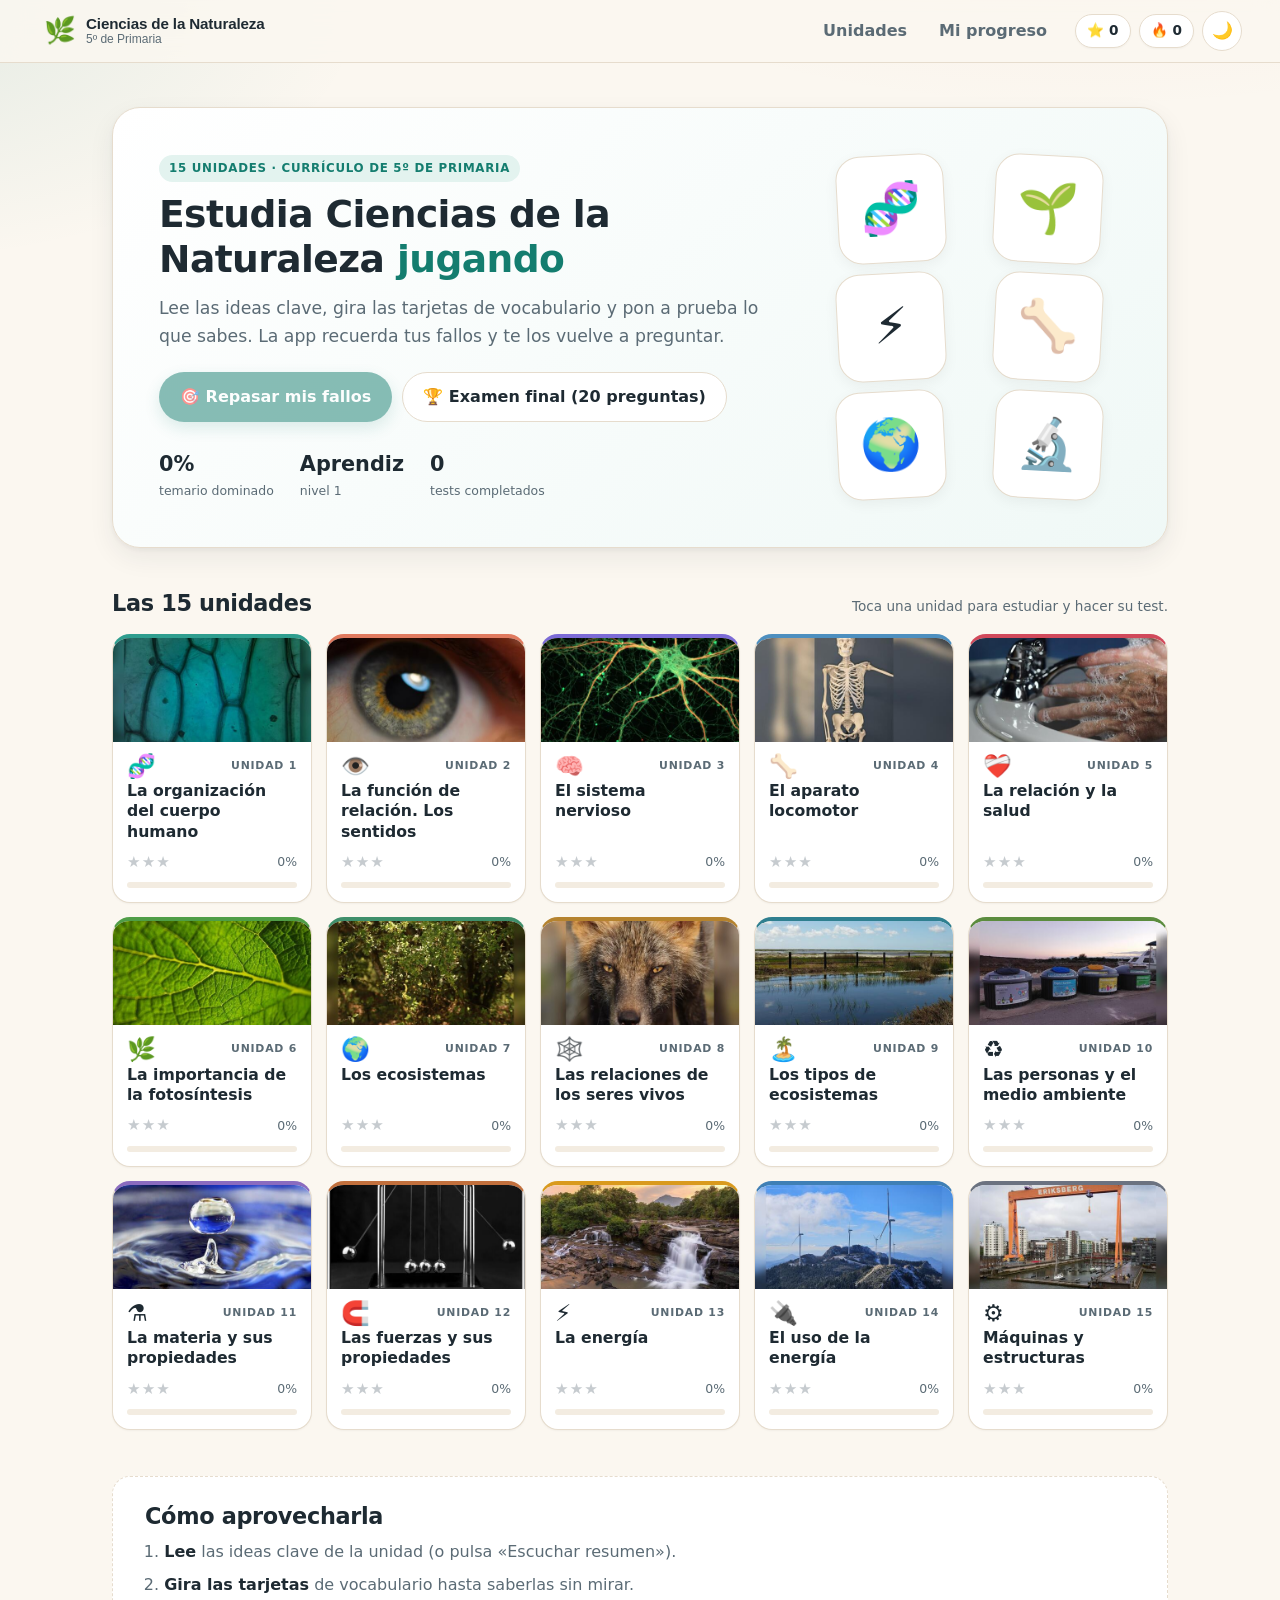
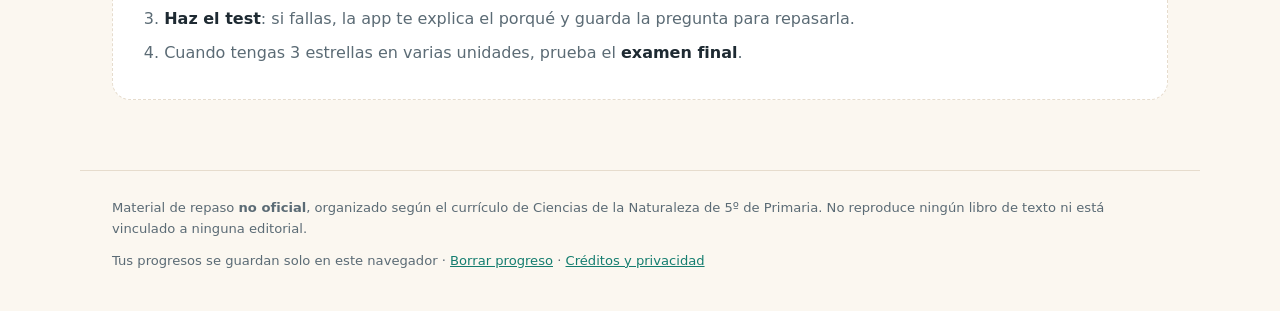
==== index.html @ c4d9873b "Ciencias de la Naturaleza 5º: app de repaso interactiva" ====
<!DOCTYPE html>
<html lang="es" data-tema="claro">
<head>
<meta charset="utf-8">
<meta name="viewport" content="width=device-width, initial-scale=1">
<meta name="description" content="App de estudio interactiva de Ciencias de la Naturaleza de 5º de Primaria: 15 unidades, fotos, resúmenes locutados, test y repaso inteligente.">
<title>Ciencias de la Naturaleza 5º · Estudia y practica</title>
<link rel="stylesheet" href="styles.css">
<link rel="icon" href="data:image/svg+xml,<svg xmlns='http://www.w3.org/2000/svg' viewBox='0 0 100 100'><text y='.9em' font-size='90'>🌿</text></svg>">
<!-- web -->
<meta property="og:type" content="website">
<meta property="og:title" content="Ciencias de la Naturaleza 5º · Estudia y practica">
<meta property="og:description" content="15 unidades con fotos, resúmenes locutados, tarjetas, test y repaso inteligente. Gratis y sin cuentas.">
<meta property="og:url" content="https://amedgit.github.io/primaria5/">
<meta property="og:image" content="https://amedgit.github.io/primaria5/icons/icon-512.png">
<meta name="twitter:card" content="summary_large_image">
<meta name="theme-color" content="#147d6f">
<link rel="canonical" href="https://amedgit.github.io/primaria5/">
<link rel="manifest" href="./manifest.webmanifest">
<link rel="apple-touch-icon" href="./icons/apple-touch-icon.png">
<link rel="icon" type="image/png" sizes="32x32" href="./icons/favicon-32.png">
</head>
<body>
<a class="saltar" href="#main">Saltar al contenido</a>

<header class="barra">
  <button class="marca" data-nav="inicio" aria-label="Ir al inicio">
    <span class="marca-icono" aria-hidden="true">🌿</span>
    <span class="marca-texto">
      <strong><span class="marca-larga">Ciencias de la Naturaleza</span><span class="marca-corta">Ciencias 5º</span></strong>
      <small>5º de Primaria</small>
    </span>
  </button>

  <nav class="nav" aria-label="Principal">
    <button class="nav-btn" data-nav="inicio">Unidades</button>
    <button class="nav-btn" data-nav="progreso">Mi progreso</button>
  </nav>

  <div class="stats">
    <span class="stat" id="stat-xp" title="Puntos de experiencia">⭐ <b>0</b></span>
    <span class="stat" id="stat-racha" title="Días seguidos estudiando">🔥 <b>0</b></span>
    <button class="icono-btn" id="btn-tema" aria-label="Cambiar entre modo claro y oscuro">🌙</button>
  </div>
</header>

<main id="main" tabindex="-1"></main>

<footer class="pie">
  <p>Material de repaso <strong>no oficial</strong>, organizado según el currículo de Ciencias de la Naturaleza de 5º de Primaria. No reproduce ningún libro de texto ni está vinculado a ninguna editorial.</p>
  <p class="pie-mini">Tus progresos se guardan solo en este navegador · <button class="enlace" id="btn-borrar" type="button">Borrar progreso</button> · <a class="enlace" href="./creditos.html">Créditos y privacidad</a></p>
</footer>

<div class="toast" id="toast" role="status" aria-live="polite"></div>

<dialog id="visor" class="visor" aria-label="Imagen ampliada">
  <button class="visor-cerrar" id="visor-cerrar" type="button" aria-label="Cerrar imagen">✕</button>
  <img id="visor-img" alt="">
</dialog>

<div class="confeti" id="confeti" aria-hidden="true"></div>

<script src="datos.js"></script>
<script src="creditos.js"></script>
<script src="app.js"></script>
<script>
if ("serviceWorker" in navigator) {
  window.addEventListener("load", function () {
    navigator.serviceWorker.register("./sw.js").catch(function () {});
  });
}
</script>
</body>
</html>
---- styles.css ----
/* ============================================================
   CIENCIAS 5º · estilos
   ============================================================ */

:root {
  --fondo: #fbf7f0;
  --fondo-2: #f3ece1;
  --superficie: #ffffff;
  --texto: #1e2a32;
  --texto-suave: #5b6b75;
  --borde: #e6dccd;
  --primario: #147d6f;
  --primario-osc: #0f6358;
  --primario-suave: #e3f3ef;
  --acento: #e07a5f;
  --ok: #1f8a4c;
  --ok-fondo: #e4f6ea;
  --ko: #c0392b;
  --ko-fondo: #fdeaea;
  --sombra: 0 2px 4px rgba(30, 42, 50, .05), 0 10px 26px rgba(30, 42, 50, .07);
  --radio: 18px;
  --radio-sm: 12px;
}

html[data-tema="oscuro"] {
  --fondo: #12171c;
  --fondo-2: #171e25;
  --superficie: #1c242c;
  --texto: #e9eef3;
  --texto-suave: #a3b0ba;
  --borde: #2c3741;
  --primario: #45c2ad;
  --primario-osc: #6fd8c6;
  --primario-suave: #173832;
  --acento: #f0957a;
  --ok: #57d68a;
  --ok-fondo: #15301f;
  --ko: #ff8b7e;
  --ko-fondo: #361a17;
  --sombra: 0 2px 4px rgba(0, 0, 0, .3), 0 12px 28px rgba(0, 0, 0, .35);
}

* { box-sizing: border-box; }

html { scroll-behavior: smooth; }

body {
  margin: 0;
  font-family: system-ui, -apple-system, "Segoe UI", Roboto, "Helvetica Neue", Arial, sans-serif;
  background:
    radial-gradient(1100px 500px at 85% -10%, rgba(224, 122, 95, .10), transparent 60%),
    radial-gradient(900px 480px at -10% 0%, rgba(20, 125, 111, .10), transparent 55%),
    var(--fondo);
  color: var(--texto);
  line-height: 1.6;
  -webkit-font-smoothing: antialiased;
  min-height: 100vh;
}

h1, h2, h3 { line-height: 1.2; letter-spacing: -.015em; margin: 0 0 .4em; }
h1, h2 { scroll-margin-top: 84px; }
h1 { font-size: clamp(1.6rem, 3.4vw, 2.35rem); }
h2 { font-size: clamp(1.15rem, 2vw, 1.4rem); }
p { margin: 0 0 .8em; }
p:last-child { margin-bottom: 0; }
b, strong { font-weight: 700; }

.saltar {
  position: absolute; left: -999px; top: 8px; z-index: 100;
  background: var(--primario); color: #fff; padding: 10px 16px; border-radius: 10px;
}
.saltar:focus { left: 12px; }

.sr-only {
  position: absolute; width: 1px; height: 1px; padding: 0; margin: -1px;
  overflow: hidden; clip: rect(0 0 0 0); white-space: nowrap; border: 0;
}

/* ---------- barra superior ---------- */
.barra {
  position: sticky; top: 0; z-index: 40;
  display: flex; align-items: center; gap: 14px;
  padding: 10px clamp(14px, 4vw, 38px);
  background: color-mix(in srgb, var(--fondo) 86%, transparent);
  backdrop-filter: blur(12px);
  border-bottom: 1px solid var(--borde);
}

.marca {
  display: flex; align-items: center; gap: 10px;
  background: none; border: 0; padding: 4px 6px; border-radius: 12px;
  cursor: pointer; color: inherit; text-align: left;
}
.marca:hover { background: var(--fondo-2); }
.marca-icono { font-size: 1.6rem; line-height: 1; }
.marca-texto { display: flex; flex-direction: column; }
.marca-texto strong { font-size: .95rem; letter-spacing: -.01em; }
.marca-corta { display: none; }
.marca-texto small { color: var(--texto-suave); font-size: .75rem; }

.nav { display: flex; gap: 4px; margin-left: auto; }
.nav-btn {
  background: none; border: 0; color: var(--texto-suave); font: inherit; font-weight: 600;
  padding: 8px 14px; border-radius: 999px; cursor: pointer;
}
.nav-btn:hover { background: var(--fondo-2); color: var(--texto); }

.stats { display: flex; align-items: center; gap: 8px; }
.stat {
  display: inline-flex; align-items: center; gap: 5px;
  background: var(--superficie); border: 1px solid var(--borde);
  padding: 5px 11px; border-radius: 999px; font-size: .85rem;
  box-shadow: 0 1px 2px rgba(0, 0, 0, .04);
}
.stat b { font-variant-numeric: tabular-nums; }

.icono-btn {
  width: 40px; height: 40px; border-radius: 50%;
  border: 1px solid var(--borde); background: var(--superficie);
  font-size: 1.05rem; cursor: pointer; display: grid; place-items: center;
}
.icono-btn:hover { background: var(--fondo-2); }

/* ---------- layout ---------- */
main {
  width: min(1120px, 100%);
  margin: 0 auto;
  padding: clamp(20px, 4vw, 44px) clamp(14px, 4vw, 32px) 70px;
  outline: none;
}

.pie {
  width: min(1120px, 100%);
  margin: 0 auto;
  padding: 26px clamp(14px, 4vw, 32px) 40px;
  border-top: 1px solid var(--borde);
  color: var(--texto-suave); font-size: .82rem;
}
.pie-mini { margin-top: 4px; }

.enlace {
  background: none; border: 0; padding: 0; font: inherit;
  color: var(--primario); text-decoration: underline; cursor: pointer;
}

.mini { color: var(--texto-suave); font-size: .85rem; margin: 0; }
.etiqueta {
  display: inline-block; font-size: .74rem; font-weight: 700; letter-spacing: .06em;
  text-transform: uppercase; color: var(--primario);
  background: var(--primario-suave); padding: 4px 10px; border-radius: 999px;
  margin-bottom: 10px;
}

/* ---------- botones ---------- */
.btn {
  font: inherit; font-weight: 650; cursor: pointer;
  border-radius: 999px; border: 1px solid transparent;
  padding: 11px 20px; min-height: 44px;
  display: inline-flex; align-items: center; justify-content: center; gap: 8px;
  transition: transform .12s ease, background .15s ease, box-shadow .15s ease;
}
.btn:active { transform: translateY(1px) scale(.995); }
.btn:disabled { opacity: .5; cursor: not-allowed; }
.btn:focus-visible, .nav-btn:focus-visible, .icono-btn:focus-visible,
.opcion:focus-visible, .tarjeta-vocab:focus-visible, .fila-progreso:focus-visible,
.marca:focus-visible, .btn-volver:focus-visible, .enlace:focus-visible {
  outline: 3px solid var(--primario);
  outline-offset: 3px;
  box-shadow: 0 0 0 6px var(--fondo);
}

.btn-primario {
  background: var(--primario); color: #fff;
  box-shadow: 0 6px 16px color-mix(in srgb, var(--primario) 28%, transparent);
}
.btn-primario:hover { background: var(--primario-osc); }
.btn-secundario {
  background: var(--superficie); color: var(--texto); border-color: var(--borde);
}
.btn-secundario:hover { background: var(--fondo-2); }
.btn-peligro { background: transparent; color: var(--ko); border-color: color-mix(in srgb, var(--ko) 40%, transparent); }
.btn-peligro:hover { background: var(--ko-fondo); }
.btn-grande { padding: 14px 28px; font-size: 1.05rem; }

.btn-volver {
  background: none; border: 0; font: inherit; font-weight: 600; color: var(--texto-suave);
  padding: 8px 4px; cursor: pointer; border-radius: 8px;
}
.btn-volver:hover { color: var(--primario); }
.migas { margin-bottom: 12px; }

/* ---------- hero ---------- */
.hero {
  display: grid; grid-template-columns: 1.35fr .65fr; gap: 30px; align-items: center;
  background: linear-gradient(140deg, var(--superficie), color-mix(in srgb, var(--primario-suave) 55%, var(--superficie)));
  border: 1px solid var(--borde); border-radius: calc(var(--radio) + 10px);
  padding: clamp(24px, 4vw, 46px);
  box-shadow: var(--sombra);
  margin-bottom: 42px;
}
.hero h1 { margin-bottom: .35em; max-width: 18ch; }
.acento { color: var(--primario); }
.lead { color: var(--texto-suave); font-size: clamp(.98rem, 1.4vw, 1.08rem); max-width: 56ch; }

.hero-acciones { display: flex; flex-wrap: wrap; gap: 10px; margin: 22px 0 26px; }

.hero-datos { display: flex; flex-wrap: wrap; gap: 26px; }
.hero-datos div { display: flex; flex-direction: column; }
.hero-datos strong { font-size: 1.3rem; }
.hero-datos span { font-size: .78rem; color: var(--texto-suave); }

.hero-ilustracion {
  display: grid; grid-template-columns: repeat(2, 1fr); gap: 10px;
  font-size: clamp(2rem, 5vw, 3.1rem); line-height: 1;
  justify-items: center;
}
.hero-ilustracion span {
  display: grid; place-items: center;
  width: 100%; aspect-ratio: 1; max-width: 108px;
  background: var(--superficie); border: 1px solid var(--borde);
  border-radius: 24px; box-shadow: 0 4px 14px rgba(0, 0, 0, .05);
  transform: rotate(-3deg);
}
.hero-ilustracion span:nth-child(even) { transform: rotate(3deg); }

/* ---------- secciones ---------- */
.seccion-cab {
  display: flex; align-items: baseline; justify-content: space-between;
  gap: 12px; flex-wrap: wrap; margin-bottom: 16px;
}
.seccion-cab h2 { margin: 0; }

.grid-unidades {
  display: grid;
  grid-template-columns: repeat(auto-fill, minmax(196px, 1fr));
  gap: 14px;
}

.tarjeta-unidad { margin: 0; }
.unidad-btn {
  width: 100%; height: 100%;
  display: flex; flex-direction: column; text-align: left;
  font: inherit; color: inherit; cursor: pointer;
  background: var(--superficie); border: 1px solid var(--borde);
  border-radius: var(--radio); padding: 0; overflow: hidden;
  box-shadow: 0 1px 2px rgba(0, 0, 0, .04);
  transition: transform .15s ease, box-shadow .15s ease, border-color .15s ease;
  border-top: 4px solid var(--c);
}
.unidad-btn:hover {
  transform: translateY(-3px);
  box-shadow: var(--sombra);
  border-color: color-mix(in srgb, var(--c) 40%, var(--borde));
}
.unidad-foto {
  display: block; width: 100%; height: 104px; object-fit: cover;
  background: var(--fondo-2); transition: transform .4s ease;
}
.unidad-btn:hover .unidad-foto { transform: scale(1.04); }
.unidad-cuerpo { display: flex; flex-direction: column; flex: 1; width: 100%; padding: 12px 14px 14px; }
.unidad-top { display: flex; align-items: center; justify-content: space-between; }
.unidad-emoji { font-size: 1.45rem; line-height: 1; }
.unidad-num {
  font-size: .68rem; font-weight: 700; letter-spacing: .07em; text-transform: uppercase;
  color: var(--texto-suave);
}
.unidad-titulo {
  font-weight: 700; font-size: .98rem; line-height: 1.3; margin: 4px 0 8px;
  min-height: 2.5em;
}
.unidad-pie { display: flex; align-items: center; justify-content: space-between; gap: 6px; margin-top: auto; }
.unidad-pct { font-size: .78rem; color: var(--texto-suave); font-variant-numeric: tabular-nums; }

.estrellas { letter-spacing: 1px; font-size: .95rem; }
.estrellas .on { color: #f2b01e; }
.estrellas .off { color: color-mix(in srgb, var(--texto-suave) 35%, transparent); }

.barra-mini {
  display: block; width: 100%; height: 6px; border-radius: 999px;
  background: var(--fondo-2); overflow: hidden; margin-top: 8px;
}
.barra-mini span { display: block; height: 100%; border-radius: 999px; background: var(--c, var(--primario)); transition: width .5s ease; }

/* ---------- nota / pasos ---------- */
.nota {
  margin-top: 46px; padding: 26px clamp(18px, 3vw, 32px);
  background: var(--superficie); border: 1px dashed var(--borde); border-radius: var(--radio);
}
.pasos { margin: 8px 0 0; padding-left: 1.2em; color: var(--texto-suave); }
.pasos li { margin-bottom: 8px; }
.pasos strong { color: var(--texto); }

/* ---------- unidad ---------- */
.cab-unidad {
  display: flex; gap: 20px; align-items: flex-start;
  background: linear-gradient(135deg, var(--superficie), color-mix(in srgb, var(--c) 12%, var(--superficie)));
  border: 1px solid var(--borde); border-radius: calc(var(--radio) + 6px);
  padding: clamp(20px, 3.4vw, 34px);
  margin-bottom: 18px;
  box-shadow: var(--sombra);
}
.cab-emoji {
  font-size: clamp(2.2rem, 6vw, 3.2rem); line-height: 1;
  background: var(--superficie); border: 1px solid var(--borde);
  border-radius: 20px; width: 1.9em; height: 1.9em; display: grid; place-items: center;
  flex: 0 0 auto; box-shadow: 0 4px 14px rgba(0, 0, 0, .06);
}
.cab-texto h1 { margin: .1em 0 .3em; }
.cab-meta { display: flex; flex-wrap: wrap; align-items: center; gap: 10px; }

.acciones-unidad { display: flex; flex-wrap: wrap; gap: 10px; margin: 18px 0 34px; align-items: center; }

/* reproductor del resumen */
.audio-caja { display: flex; align-items: center; gap: 10px; flex-wrap: wrap; }
.audio-caja audio { display: none; }
.audio-caja .mini { white-space: nowrap; font-size: .8rem; }

/* figura de la unidad */
.figura {
  margin: 0 0 36px; background: var(--superficie);
  border: 1px solid var(--borde); border-radius: calc(var(--radio) + 4px);
  overflow: hidden; box-shadow: var(--sombra);
}
.figura-btn {
  display: block; width: 100%; padding: 0; border: 0; cursor: zoom-in;
  background: var(--fondo-2); position: relative;
}
.figura-btn::after {
  content: "🔍 Ampliar"; position: absolute; right: 12px; bottom: 12px;
  background: rgba(10, 14, 18, .62); color: #fff; font-size: .74rem; font-weight: 600;
  padding: 5px 10px; border-radius: 999px; backdrop-filter: blur(4px);
  opacity: 0; transition: opacity .2s ease;
}
.figura-btn:hover::after, .figura-btn:focus-visible::after { opacity: 1; }
.figura-btn img {
  display: block; width: 100%; height: clamp(200px, 32vw, 380px); object-fit: cover;
}
.figura figcaption { padding: 12px 18px 15px; display: flex; flex-direction: column; gap: 3px; font-size: .9rem; }
.pie-foto { color: var(--texto); }
.credito { color: var(--texto-suave); font-size: .72rem; }

/* galería de la unidad */
.galeria-bloque { margin: 0 0 38px; }
.galeria-titulo { font-size: 1.05rem; margin: 0 0 12px; }
.galeria { display: grid; grid-template-columns: repeat(2, 1fr); gap: 12px; }
.foto-card {
  margin: 0; display: flex; flex-direction: column;
  background: var(--superficie); border: 1px solid var(--borde);
  border-radius: var(--radio); overflow: hidden;
  box-shadow: 0 1px 2px rgba(0, 0, 0, .04);
}
.foto-card .figura-btn img { height: clamp(150px, 20vw, 240px); }
.foto-card figcaption { padding: 10px 14px 13px; display: flex; flex-direction: column; gap: 2px; font-size: .86rem; line-height: 1.45; }
.foto-card .pie-foto { font-size: .86rem; }
.foto-card .credito { font-size: .68rem; }

/* visor ampliado */
.visor {
  border: 0; padding: 0; background: transparent;
  max-width: 96vw; max-height: 94vh; overflow: visible;
}
.visor::backdrop { background: rgba(10, 14, 18, .92); backdrop-filter: blur(5px); }
.visor img {
  display: block; width: auto; height: auto;
  max-width: 94vw; max-height: 88vh;
  border-radius: 14px; box-shadow: 0 24px 70px rgba(0, 0, 0, .55);
}
.visor-cerrar {
  position: absolute; top: -14px; right: -6px; z-index: 2;
  width: 42px; height: 42px; border-radius: 50%;
  border: 1px solid var(--borde); background: var(--superficie); color: var(--texto);
  font-size: 1.05rem; cursor: pointer; display: grid; place-items: center;
  box-shadow: 0 4px 14px rgba(0, 0, 0, .25);
}

/* créditos */
.creditos summary { cursor: pointer; font-weight: 650; }
.creditos ul {
  margin: 14px 0 8px; padding-left: 1.1em;
  color: var(--texto-suave); font-size: .85rem;
  display: grid; gap: 4px;
}
.creditos a { color: var(--primario); }


.bloque { margin-bottom: 36px; }
.bloque > h2 { margin-bottom: 14px; }

.claves { list-style: none; margin: 0; padding: 0; display: grid; gap: 10px; }
.claves li {
  position: relative;
  background: var(--superficie); border: 1px solid var(--borde);
  border-radius: var(--radio-sm); padding: 14px 16px 14px 48px;
  box-shadow: 0 1px 2px rgba(0, 0, 0, .03);
}
.claves li::before {
  content: "✓";
  position: absolute; left: 14px; top: 13px;
  width: 22px; height: 22px; border-radius: 50%;
  background: var(--primario-suave); color: var(--primario);
  font-size: .8rem; font-weight: 800; display: grid; place-items: center;
}

/* tarjetas de vocabulario */
.grid-tarjetas {
  display: grid; grid-template-columns: repeat(auto-fill, minmax(230px, 1fr)); gap: 12px;
}
.tarjeta-vocab {
  font: inherit; color: inherit; text-align: center; cursor: pointer;
  background: transparent; border: 0; padding: 0;
  height: 158px; perspective: 900px;
}
.tv-interior {
  position: relative; display: block; width: 100%; height: 100%;
  transform-style: preserve-3d; transition: transform .5s cubic-bezier(.2, .7, .2, 1);
}
.tarjeta-vocab.girada .tv-interior { transform: rotateY(180deg); }
.tv-cara {
  position: absolute; inset: 0;
  display: flex; flex-direction: column; align-items: center; justify-content: center;
  gap: 6px; padding: 18px;
  border-radius: var(--radio-sm); border: 1px solid var(--borde);
  backface-visibility: hidden; -webkit-backface-visibility: hidden;
  box-shadow: 0 2px 8px rgba(0, 0, 0, .05);
}
.tv-delante { background: var(--superficie); }
.tv-delante strong { font-size: 1.06rem; }
.tv-delante small { color: var(--texto-suave); font-size: .72rem; }
.tv-detras {
  background: var(--primario-suave); transform: rotateY(180deg);
  font-size: .9rem; line-height: 1.45;
}

.grid-dos { display: grid; grid-template-columns: 1fr 1fr; gap: 14px; margin-bottom: 34px; }
.caja { border-radius: var(--radio); padding: 20px 22px; border: 1px solid var(--borde); }
.caja h2 { font-size: 1.02rem; margin-bottom: 6px; }
.caja p { color: var(--texto-suave); font-size: .93rem; margin: 0; }
.caja-curio { background: color-mix(in srgb, #f2b01e 10%, var(--superficie)); }
.caja-truco { background: color-mix(in srgb, var(--primario) 9%, var(--superficie)); }

.cierre-unidad { text-align: center; margin: 40px 0 10px; }

/* ---------- test ---------- */
.test-wrap { max-width: 780px; margin: 0 auto; }
.test-cab { display: flex; align-items: center; gap: 14px; margin-bottom: 14px; }
.test-info { display: flex; flex-direction: column; line-height: 1.25; min-width: 0; }
.test-info strong { font-size: .98rem; }
.test-info span { font-size: .78rem; color: var(--texto-suave); }
.test-badge { font-size: 1.5rem; margin-left: auto; }

.barra-progreso {
  height: 10px; border-radius: 999px; background: var(--fondo-2);
  overflow: hidden; margin-bottom: 26px;
}
.barra-progreso span {
  display: block; height: 100%; border-radius: 999px;
  background: linear-gradient(90deg, var(--primario), color-mix(in srgb, var(--primario) 60%, #f2b01e));
  transition: width .35s ease;
}

.pregunta {
  background: var(--superficie); border: 1px solid var(--borde);
  border-radius: calc(var(--radio) + 6px); padding: clamp(20px, 3.6vw, 36px);
  box-shadow: var(--sombra);
}
.tipo {
  font-size: .72rem; font-weight: 700; letter-spacing: .08em; text-transform: uppercase;
  color: var(--primario); margin-bottom: 8px;
}
.enunciado { font-size: clamp(1.2rem, 2.6vw, 1.55rem); margin-bottom: 20px; }
.hueco {
  display: inline-block; min-width: 4.5em; border-bottom: 2px dashed var(--primario);
  margin: 0 .15em; vertical-align: baseline; height: 1em;
}

.opciones { display: grid; gap: 10px; }
.opcion {
  display: flex; align-items: center; gap: 12px; text-align: left;
  font: inherit; color: inherit; cursor: pointer;
  background: var(--fondo); border: 1.5px solid var(--borde);
  border-radius: 14px; padding: 13px 16px; min-height: 52px;
  transition: border-color .15s, background .15s, transform .1s;
}
.opcion:hover:not(.bloqueada) { border-color: var(--primario); transform: translateX(3px); }
.opcion-letra {
  width: 28px; height: 28px; flex: 0 0 auto; border-radius: 8px;
  display: grid; place-items: center; font-size: .82rem; font-weight: 800;
  background: var(--superficie); border: 1px solid var(--borde); color: var(--texto-suave);
}
.opcion.correcta { border-color: var(--ok); background: var(--ok-fondo); }
.opcion.correcta .opcion-letra { background: var(--ok); color: #fff; border-color: var(--ok); }
.opcion.incorrecta { border-color: var(--ko); background: var(--ko-fondo); }
.opcion.incorrecta .opcion-letra { background: var(--ko); color: #fff; border-color: var(--ko); }
.opcion.elegida { border-color: var(--primario); background: var(--primario-suave); }
.opcion.bloqueada { cursor: default; }

.opciones-vf { grid-template-columns: 1fr 1fr; }
.opciones-vf .opcion { justify-content: center; font-weight: 650; }
.vf-icono { font-size: 1.15rem; }

.form-resp { display: flex; gap: 10px; flex-wrap: wrap; }
.input-resp {
  flex: 1 1 220px; font: inherit; font-size: 1.05rem;
  padding: 12px 16px; border-radius: 14px;
  border: 1.5px solid var(--borde); background: var(--fondo); color: var(--texto);
}
.input-resp:focus { outline: none; border-color: var(--primario); box-shadow: 0 0 0 3px color-mix(in srgb, var(--primario) 20%, transparent); }

.feedback {
  margin-top: 18px; padding: 16px 18px; border-radius: 14px;
  border: 1px solid transparent;
}
.feedback strong { display: block; margin-bottom: 2px; }
.feedback p { font-size: .92rem; margin: 0; }
.feedback.ok { background: var(--ok-fondo); border-color: color-mix(in srgb, var(--ok) 35%, transparent); }
.feedback.ok strong { color: var(--ok); }
.feedback.ko { background: var(--ko-fondo); border-color: color-mix(in srgb, var(--ko) 35%, transparent); }
.feedback.ko strong { color: var(--ko); }
.feedback.neutro { background: var(--primario-suave); border-color: color-mix(in srgb, var(--primario) 30%, transparent); }
.feedback.neutro strong { color: var(--primario); }

.acciones-test { margin-top: 20px; display: flex; justify-content: flex-end; }
.ayuda { color: var(--texto-suave); font-size: .84rem; margin-top: 16px; }

/* ---------- resultado ---------- */
.resultado {
  text-align: center; padding: clamp(26px, 4vw, 46px);
  background: linear-gradient(160deg, var(--superficie), color-mix(in srgb, var(--primario-suave) 50%, var(--superficie)));
  border: 1px solid var(--borde); border-radius: calc(var(--radio) + 8px);
  box-shadow: var(--sombra); margin-bottom: 34px;
}
.resultado-emoji { font-size: 3.2rem; line-height: 1; }
.resultado-meta { color: var(--texto-suave); font-size: .84rem; margin: 8px 0 2px; }
.resultado h1 { margin-bottom: .15em; }
.resultado .lead { margin: 0 auto 20px; }
.resultado-cifras { display: flex; justify-content: center; gap: 12px; flex-wrap: wrap; }
.cifra {
  background: var(--superficie); border: 1px solid var(--borde); border-radius: 14px;
  padding: 10px 22px; min-width: 108px;
}
.cifra strong { display: block; font-size: 1.35rem; }
.cifra span { font-size: .74rem; color: var(--texto-suave); }
.resultado-estrellas { margin-top: 16px; font-size: 1.5rem; }
.resultado-estrellas .estrellas { font-size: 1.5rem; }

.revision { display: grid; gap: 12px; }
.rev-item {
  background: var(--superficie); border: 1px solid var(--borde);
  border-left: 4px solid var(--ko); border-radius: var(--radio-sm); padding: 16px 18px;
}
.rev-q { font-weight: 650; margin-bottom: 8px; }
.rev-mal, .rev-bien { font-size: .9rem; margin: 0 0 2px; }
.rev-mal { color: var(--ko); }
.rev-bien { color: var(--ok); }
.rev-exp { font-size: .87rem; color: var(--texto-suave); margin: 8px 0 0; }

.acciones-final { display: flex; gap: 10px; flex-wrap: wrap; justify-content: center; }

/* ---------- progreso ---------- */
.cab-progreso { margin-bottom: 24px; }
.cab-progreso .lead { margin-bottom: 0; }

.panel-nivel {
  display: flex; align-items: center; gap: 18px; flex-wrap: wrap;
  background: var(--superficie); border: 1px solid var(--borde);
  border-radius: var(--radio); padding: 20px 24px; box-shadow: var(--sombra);
  margin-bottom: 18px;
}
.nivel-insignia {
  font-size: 2rem; width: 64px; height: 64px; flex: 0 0 auto;
  display: grid; place-items: center; border-radius: 20px;
  background: var(--primario-suave);
}
.nivel-info { flex: 1 1 180px; min-width: 0; }
.barra-nivel { height: 8px; border-radius: 999px; background: var(--fondo-2); overflow: hidden; margin: 8px 0 6px; }
.barra-nivel span { display: block; height: 100%; background: var(--primario); border-radius: 999px; }
.nivel-datos { display: flex; gap: 20px; }
.nivel-datos div { display: flex; flex-direction: column; text-align: center; }
.nivel-datos strong { font-size: 1.25rem; }
.nivel-datos span { font-size: .72rem; color: var(--texto-suave); }

.aviso {
  display: flex; align-items: center; justify-content: space-between; gap: 14px; flex-wrap: wrap;
  background: color-mix(in srgb, #f2b01e 12%, var(--superficie));
  border: 1px solid color-mix(in srgb, #f2b01e 35%, var(--borde));
  border-radius: var(--radio); padding: 14px 18px; margin-bottom: 28px;
  font-size: .92rem;
}

.lista-progreso { display: grid; gap: 8px; }
.fila-progreso {
  display: flex; align-items: center; gap: 14px;
  background: var(--superficie); border: 1px solid var(--borde);
  border-radius: var(--radio-sm); padding: 10px 16px;
  font: inherit; color: inherit; text-align: left; cursor: pointer;
  width: 100%; min-width: 0; overflow: hidden;
}
.fila-progreso:hover { border-color: var(--primario); }
.fp-emoji { font-size: 1.3rem; flex: 0 0 auto; }
.fp-texto { flex: 1 1 0; min-width: 0; overflow: hidden; display: flex; flex-direction: column; }
.fp-titulo { font-size: .9rem; font-weight: 600; white-space: nowrap; overflow: hidden; text-overflow: ellipsis; }
.fp-datos { display: flex; align-items: center; gap: 10px; flex: 0 0 auto; }
.fp-datos b { font-size: .85rem; font-variant-numeric: tabular-nums; min-width: 3.2em; text-align: right; }
.fp-datos small { font-size: .7rem; color: var(--texto-suave); min-width: 3.4em; }

.historial { list-style: none; margin: 0; padding: 0; display: grid; gap: 6px; }
.historial li {
  display: flex; align-items: center; gap: 12px;
  background: var(--superficie); border: 1px solid var(--borde);
  border-radius: 10px; padding: 9px 14px; font-size: .86rem;
}
.historial li span:first-child { flex: 1 1 auto; overflow: hidden; text-overflow: ellipsis; white-space: nowrap; }
.h-fecha { color: var(--texto-suave); font-size: .78rem; }
.historial b { font-variant-numeric: tabular-nums; }

/* ---------- toast + confeti ---------- */
.toast {
  position: fixed; left: 50%; bottom: 24px; transform: translate(-50%, 20px);
  background: var(--texto); color: var(--fondo);
  padding: 11px 20px; border-radius: 999px; font-size: .88rem; font-weight: 600;
  opacity: 0; pointer-events: none; transition: opacity .25s, transform .25s;
  z-index: 90; max-width: calc(100vw - 32px); text-align: center;
}
.toast.visible { opacity: 1; transform: translate(-50%, 0); }

.confeti { position: fixed; inset: 0; pointer-events: none; overflow: hidden; z-index: 80; }
.confeti i {
  position: absolute; top: -12px; width: 9px; height: 14px; border-radius: 2px;
  animation: caer 2.8s cubic-bezier(.3, .6, .6, 1) forwards;
}
@keyframes caer {
  0% { transform: translateY(0) rotate(0); opacity: 1; }
  100% { transform: translateY(105vh) rotate(540deg); opacity: .2; }
}

/* ---------- responsive ---------- */
@media (max-width: 820px) {
  .hero { grid-template-columns: 1fr; }
  .hero-ilustracion { grid-template-columns: repeat(6, 1fr); gap: 6px; order: -1; }
  .hero-ilustracion span { border-radius: 16px; font-size: .5em; max-width: none; }
  .grid-dos { grid-template-columns: 1fr; }
  .cab-unidad { gap: 14px; }
  .nav { display: none; }
}

@media (max-width: 560px) {
  .barra { gap: 5px; padding: 8px 10px; flex-wrap: nowrap; }
  .marca { gap: 6px; padding: 2px; min-width: 0; }
  .marca-icono { font-size: 1.35rem; }
  .marca-texto { min-width: 0; }
  .marca-texto strong {
    font-size: .76rem; line-height: 1.15; display: block;
    max-width: 10.5em; overflow: hidden; text-overflow: ellipsis; white-space: nowrap;
  }
  .marca-larga { display: none; }
  .marca-corta { display: inline; }
  .marca-texto small { display: none; }
  .stats { margin-left: auto; gap: 5px; flex: 0 0 auto; }
  .stat { padding: 3px 7px; font-size: .74rem; gap: 2px; }
  .icono-btn { width: 34px; height: 34px; font-size: .9rem; }
  .opciones-vf { grid-template-columns: 1fr; }
  .acciones-test .btn { width: 100%; }
  .hero-datos { gap: 16px; }
  .hero-datos strong { font-size: 1.05rem; }
  .fp-datos .estrellas { display: none; }
  .fp-datos small { display: none; }
  .cab-emoji { width: 1.7em; height: 1.7em; }
  .unidad-titulo { min-height: 0; }
  .historial li { flex-wrap: wrap; gap: 4px 10px; }
  .galeria { grid-template-columns: 1fr; }
  .foto-card .figura-btn img { height: 200px; }
}

@media (prefers-reduced-motion: reduce) {
  *, *::before, *::after { animation-duration: .01ms !important; transition-duration: .01ms !important; }
  html { scroll-behavior: auto; }
}
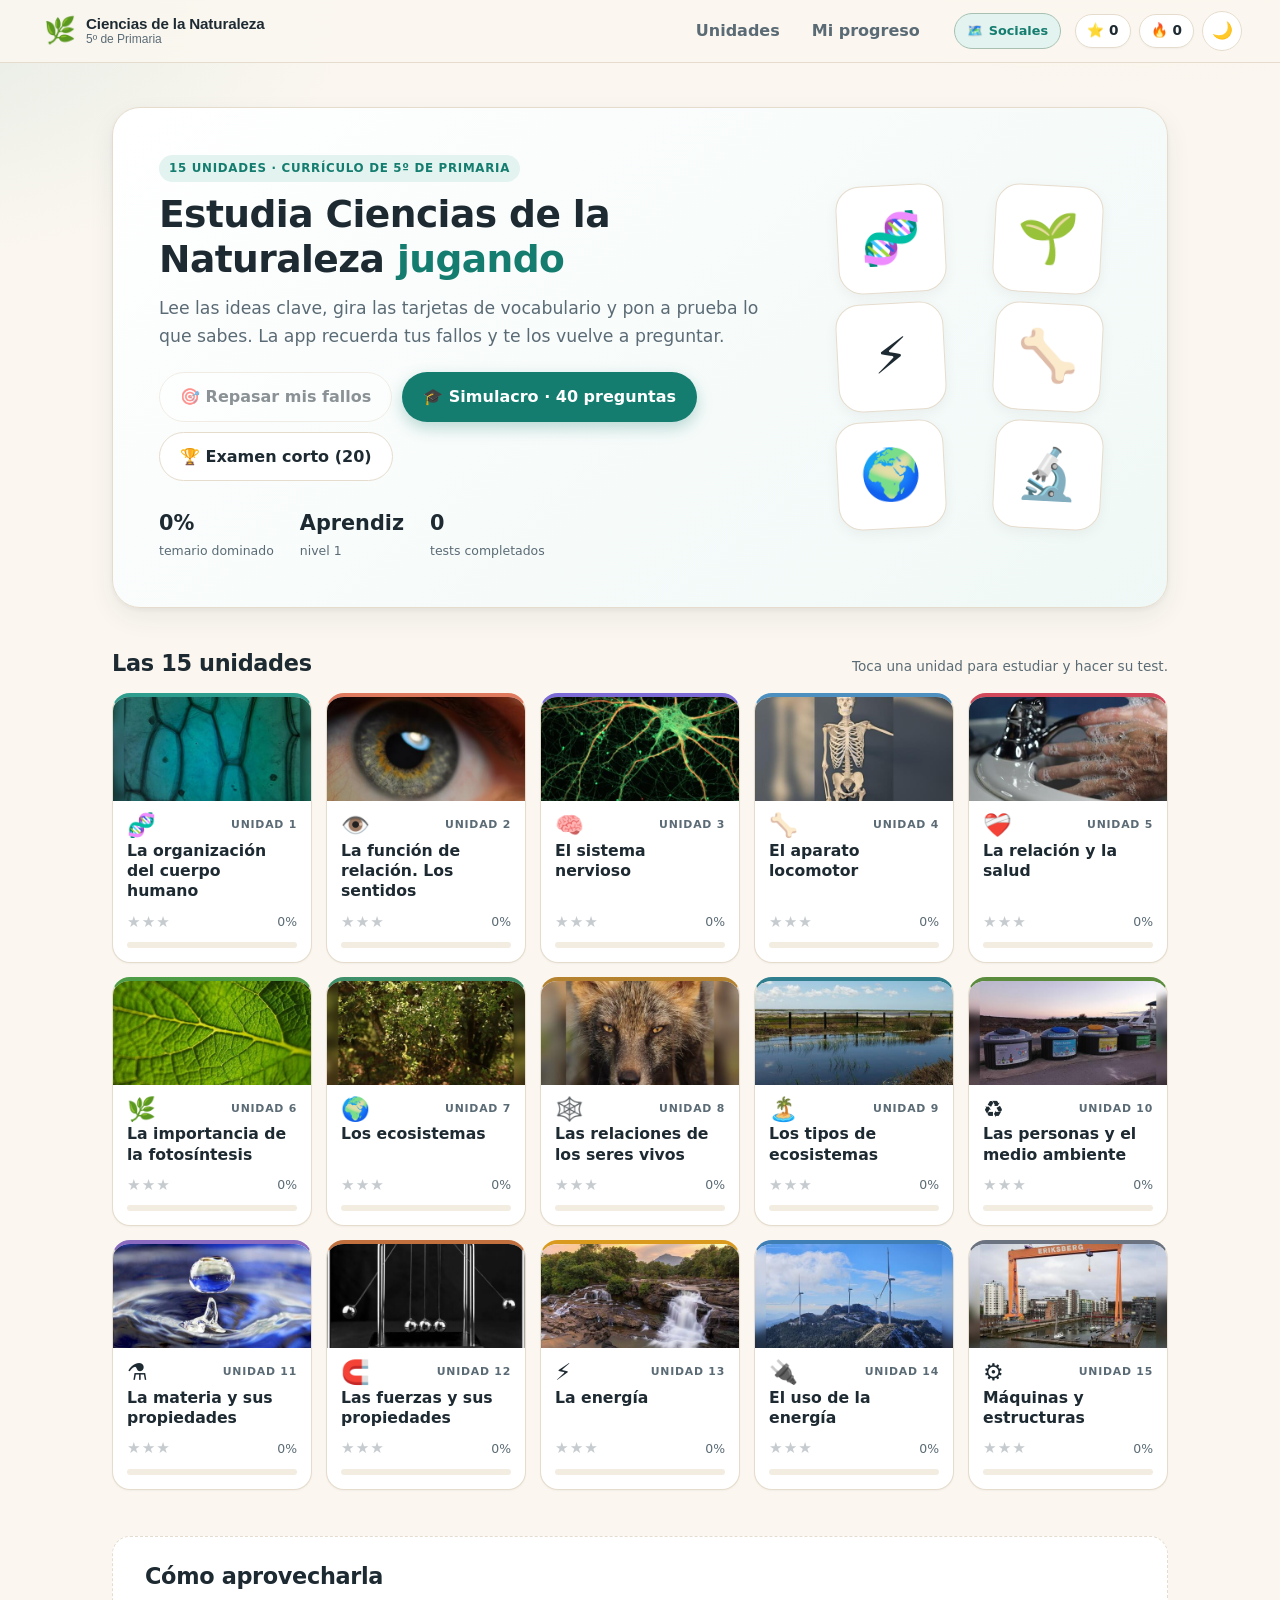
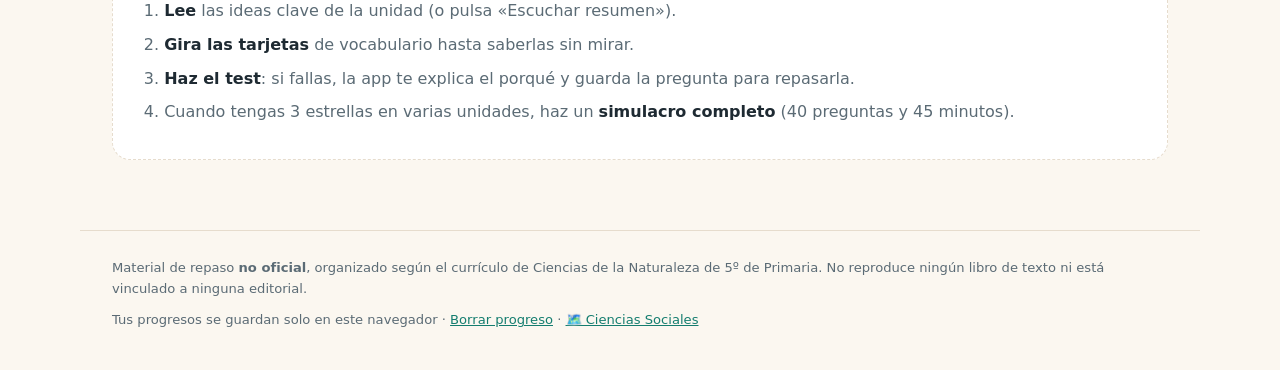
==== commit 81e95db0: "Añade Ciencias Sociales 5º (9 unidades) y selector de materia" ====
--- a/index.html
+++ b/index.html
@@ -4,21 +4,9 @@
 <meta charset="utf-8">
 <meta name="viewport" content="width=device-width, initial-scale=1">
 <meta name="description" content="App de estudio interactiva de Ciencias de la Naturaleza de 5º de Primaria: 15 unidades, fotos, resúmenes locutados, test y repaso inteligente.">
-<title>Ciencias de la Naturaleza 5º · Estudia y practica</title>
+<title>Ciencias 5º · Estudia y practica</title>
 <link rel="stylesheet" href="styles.css">
 <link rel="icon" href="data:image/svg+xml,<svg xmlns='http://www.w3.org/2000/svg' viewBox='0 0 100 100'><text y='.9em' font-size='90'>🌿</text></svg>">
-<!-- web -->
-<meta property="og:type" content="website">
-<meta property="og:title" content="Ciencias de la Naturaleza 5º · Estudia y practica">
-<meta property="og:description" content="15 unidades con fotos, resúmenes locutados, tarjetas, test y repaso inteligente. Gratis y sin cuentas.">
-<meta property="og:url" content="https://amedgit.github.io/primaria5/">
-<meta property="og:image" content="https://amedgit.github.io/primaria5/icons/icon-512.png">
-<meta name="twitter:card" content="summary_large_image">
-<meta name="theme-color" content="#147d6f">
-<link rel="canonical" href="https://amedgit.github.io/primaria5/">
-<link rel="manifest" href="./manifest.webmanifest">
-<link rel="apple-touch-icon" href="./icons/apple-touch-icon.png">
-<link rel="icon" type="image/png" sizes="32x32" href="./icons/favicon-32.png">
 </head>
 <body>
 <a class="saltar" href="#main">Saltar al contenido</a>
@@ -36,6 +24,7 @@
     <button class="nav-btn" data-nav="inicio">Unidades</button>
     <button class="nav-btn" data-nav="progreso">Mi progreso</button>
   </nav>
+  <a class="materia" href="./sociales/" title="Cambiar a Ciencias Sociales"><span aria-hidden="true">🗺️</span><span class="materia-txt">Sociales</span></a>
 
   <div class="stats">
     <span class="stat" id="stat-xp" title="Puntos de experiencia">⭐ <b>0</b></span>
@@ -48,7 +37,7 @@
 
 <footer class="pie">
   <p>Material de repaso <strong>no oficial</strong>, organizado según el currículo de Ciencias de la Naturaleza de 5º de Primaria. No reproduce ningún libro de texto ni está vinculado a ninguna editorial.</p>
-  <p class="pie-mini">Tus progresos se guardan solo en este navegador · <button class="enlace" id="btn-borrar" type="button">Borrar progreso</button> · <a class="enlace" href="./creditos.html">Créditos y privacidad</a></p>
+  <p class="pie-mini">Tus progresos se guardan solo en este navegador · <button class="enlace" id="btn-borrar" type="button">Borrar progreso</button> · <a class="enlace" href="./sociales/">🗺️ Ciencias Sociales</a></p>
 </footer>
 
 <div class="toast" id="toast" role="status" aria-live="polite"></div>
@@ -63,12 +52,5 @@
 <script src="datos.js"></script>
 <script src="creditos.js"></script>
 <script src="app.js"></script>
-<script>
-if ("serviceWorker" in navigator) {
-  window.addEventListener("load", function () {
-    navigator.serviceWorker.register("./sw.js").catch(function () {});
-  });
-}
-</script>
 </body>
 </html>
--- a/styles.css
+++ b/styles.css
@@ -121,6 +121,16 @@
 }
 .icono-btn:hover { background: var(--fondo-2); }
 
+.materia {
+  display: inline-flex; align-items: center; gap: 6px;
+  margin-left: 6px; padding: 7px 12px; border-radius: 999px;
+  font-size: .8rem; font-weight: 650; text-decoration: none; white-space: nowrap;
+  color: var(--primario);
+  background: var(--primario-suave);
+  border: 1px solid color-mix(in srgb, var(--primario) 30%, var(--borde));
+}
+.materia:hover { background: color-mix(in srgb, var(--primario) 18%, var(--superficie)); }
+
 /* ---------- layout ---------- */
 main {
   width: min(1120px, 100%);
@@ -522,6 +532,82 @@
 .acciones-test { margin-top: 20px; display: flex; justify-content: flex-end; }
 .ayuda { color: var(--texto-suave); font-size: .84rem; margin-top: 16px; }
 
+/* ---------- simulacro ---------- */
+.sim-wrap { max-width: 1000px; margin: 0 auto; }
+.sim-cab { display: flex; align-items: center; gap: 14px; margin-bottom: 12px; }
+.sim-info { display: flex; flex-direction: column; line-height: 1.25; min-width: 0; }
+.sim-info strong { font-size: .98rem; }
+.sim-info span { font-size: .78rem; color: var(--texto-suave); }
+.sim-reloj {
+  margin-left: auto; font-variant-numeric: tabular-nums;
+  font-weight: 800; font-size: 1.12rem;
+  background: var(--superficie); border: 1px solid var(--borde);
+  padding: 6px 14px; border-radius: 999px;
+}
+.sim-reloj.urgente { background: var(--ko); border-color: var(--ko); color: #fff; animation: latido 1.2s ease-in-out infinite; }
+@keyframes latido { 50% { opacity: .65; } }
+
+.sim-cuerpo { display: grid; grid-template-columns: 1fr 250px; gap: 16px; align-items: start; margin-top: 20px; }
+.sim-panel {
+  position: sticky; top: 84px;
+  background: var(--superficie); border: 1px solid var(--borde);
+  border-radius: var(--radio); padding: 16px;
+}
+.sim-panel h2 { font-size: .95rem; margin-bottom: 10px; }
+.sim-paleta { display: grid; grid-template-columns: repeat(5, 1fr); gap: 6px; }
+.sim-num {
+  aspect-ratio: 1; display: grid; place-items: center;
+  border: 1px solid var(--borde); background: var(--fondo); color: var(--texto);
+  border-radius: 8px; font: inherit; font-size: .8rem; font-weight: 700; cursor: pointer;
+}
+.sim-num:hover { border-color: var(--primario); }
+.sim-num.ok { background: var(--primario-suave); border-color: var(--primario); color: var(--primario); }
+.sim-num.marcada { box-shadow: inset 0 0 0 2px #f2b01e; }
+.sim-num.actual { outline: 3px solid var(--primario); outline-offset: 1px; }
+.sim-leyenda { font-size: .72rem; color: var(--texto-suave); margin: 10px 0 12px; display: flex; align-items: center; gap: 4px; flex-wrap: wrap; }
+.punto { width: 10px; height: 10px; border-radius: 3px; display: inline-block; }
+.punto.ok { background: var(--primario-suave); border: 1px solid var(--primario); }
+.punto.marcada { background: #f2b01e; }
+#sim-entregar { width: 100%; }
+#sim-pendientes { margin-top: 8px; text-align: center; }
+
+.sim-nav { display: flex; gap: 8px; flex-wrap: wrap; margin-top: 18px; }
+.sim-nav .btn { flex: 1 1 auto; }
+.sim-nav .btn.marcada { border-color: #f2b01e; background: color-mix(in srgb, #f2b01e 14%, var(--superficie)); }
+
+.opcion.sel { border-color: var(--primario); background: var(--primario-suave); }
+.opcion.sel .opcion-letra { background: var(--primario); border-color: var(--primario); color: #fff; }
+
+.sim-resultado .cifra-nota strong { font-size: 1.9rem; color: var(--primario); }
+.sim-resultado.suspenso .cifra-nota strong { color: var(--ko); }
+.sim-estado { display: inline-block; margin-top: 16px; font-weight: 700; padding: 6px 14px; border-radius: 999px; font-size: .9rem; }
+.sim-estado.ok { background: var(--ok-fondo); color: var(--ok); }
+.sim-estado.ko { background: var(--ko-fondo); color: var(--ko); }
+
+.sim-unidades { display: grid; gap: 6px; }
+.sim-fila {
+  display: flex; align-items: center; gap: 10px;
+  background: var(--superficie); border: 1px solid var(--borde);
+  border-left: 4px solid var(--borde); border-radius: 10px; padding: 8px 12px; font-size: .9rem;
+}
+.sim-fila.bien { border-left-color: var(--ok); }
+.sim-fila.regular { border-left-color: #f2b01e; }
+.sim-fila.mal { border-left-color: var(--ko); }
+.sim-fila-emoji { font-size: 1.1rem; }
+.sim-fila-titulo { flex: 1; min-width: 0; overflow: hidden; text-overflow: ellipsis; white-space: nowrap; }
+.sim-fila b { font-variant-numeric: tabular-nums; }
+
+.revision-caja { background: var(--superficie); border: 1px solid var(--borde); border-radius: var(--radio); padding: 14px 18px; }
+.revision-caja > summary { cursor: pointer; font-weight: 650; }
+.revision-caja .revision { margin-top: 14px; }
+
+.panel-simulacro {
+  display: flex; align-items: center; justify-content: space-between; gap: 16px; flex-wrap: wrap;
+  background: linear-gradient(135deg, var(--superficie), color-mix(in srgb, var(--primario) 10%, var(--superficie)));
+  border: 1px solid var(--borde); border-radius: var(--radio); padding: 18px 22px;
+}
+.panel-simulacro h2 { margin: 0 0 2px; font-size: 1.05rem; }
+
 /* ---------- resultado ---------- */
 .resultado {
   text-align: center; padding: clamp(26px, 4vw, 46px);
@@ -644,6 +730,8 @@
 }
 
 @media (max-width: 560px) {
+  .materia { width: 34px; height: 34px; padding: 0; justify-content: center; margin-left: 2px; }
+  .materia-txt { display: none; }
   .barra { gap: 5px; padding: 8px 10px; flex-wrap: nowrap; }
   .marca { gap: 6px; padding: 2px; min-width: 0; }
   .marca-icono { font-size: 1.35rem; }
@@ -671,6 +759,21 @@
   .foto-card .figura-btn img { height: 200px; }
 }
 
+@media (max-width: 900px) {
+  .sim-cuerpo { grid-template-columns: 1fr; }
+  .sim-panel { position: static; }
+  .sim-paleta { grid-template-columns: repeat(8, 1fr); }
+}
+
+@media (max-width: 560px) {
+  .sim-cab { flex-wrap: wrap; }
+  .sim-paleta { grid-template-columns: repeat(6, 1fr); }
+  #sim-prev { order: 1; flex: 1 1 42%; }
+  #sim-next { order: 2; flex: 1 1 42%; }
+  #sim-marcar { order: 3; flex: 1 1 100%; }
+  .sim-fila-titulo { white-space: normal; }
+}
+
 @media (prefers-reduced-motion: reduce) {
   *, *::before, *::after { animation-duration: .01ms !important; transition-duration: .01ms !important; }
   html { scroll-behavior: auto; }
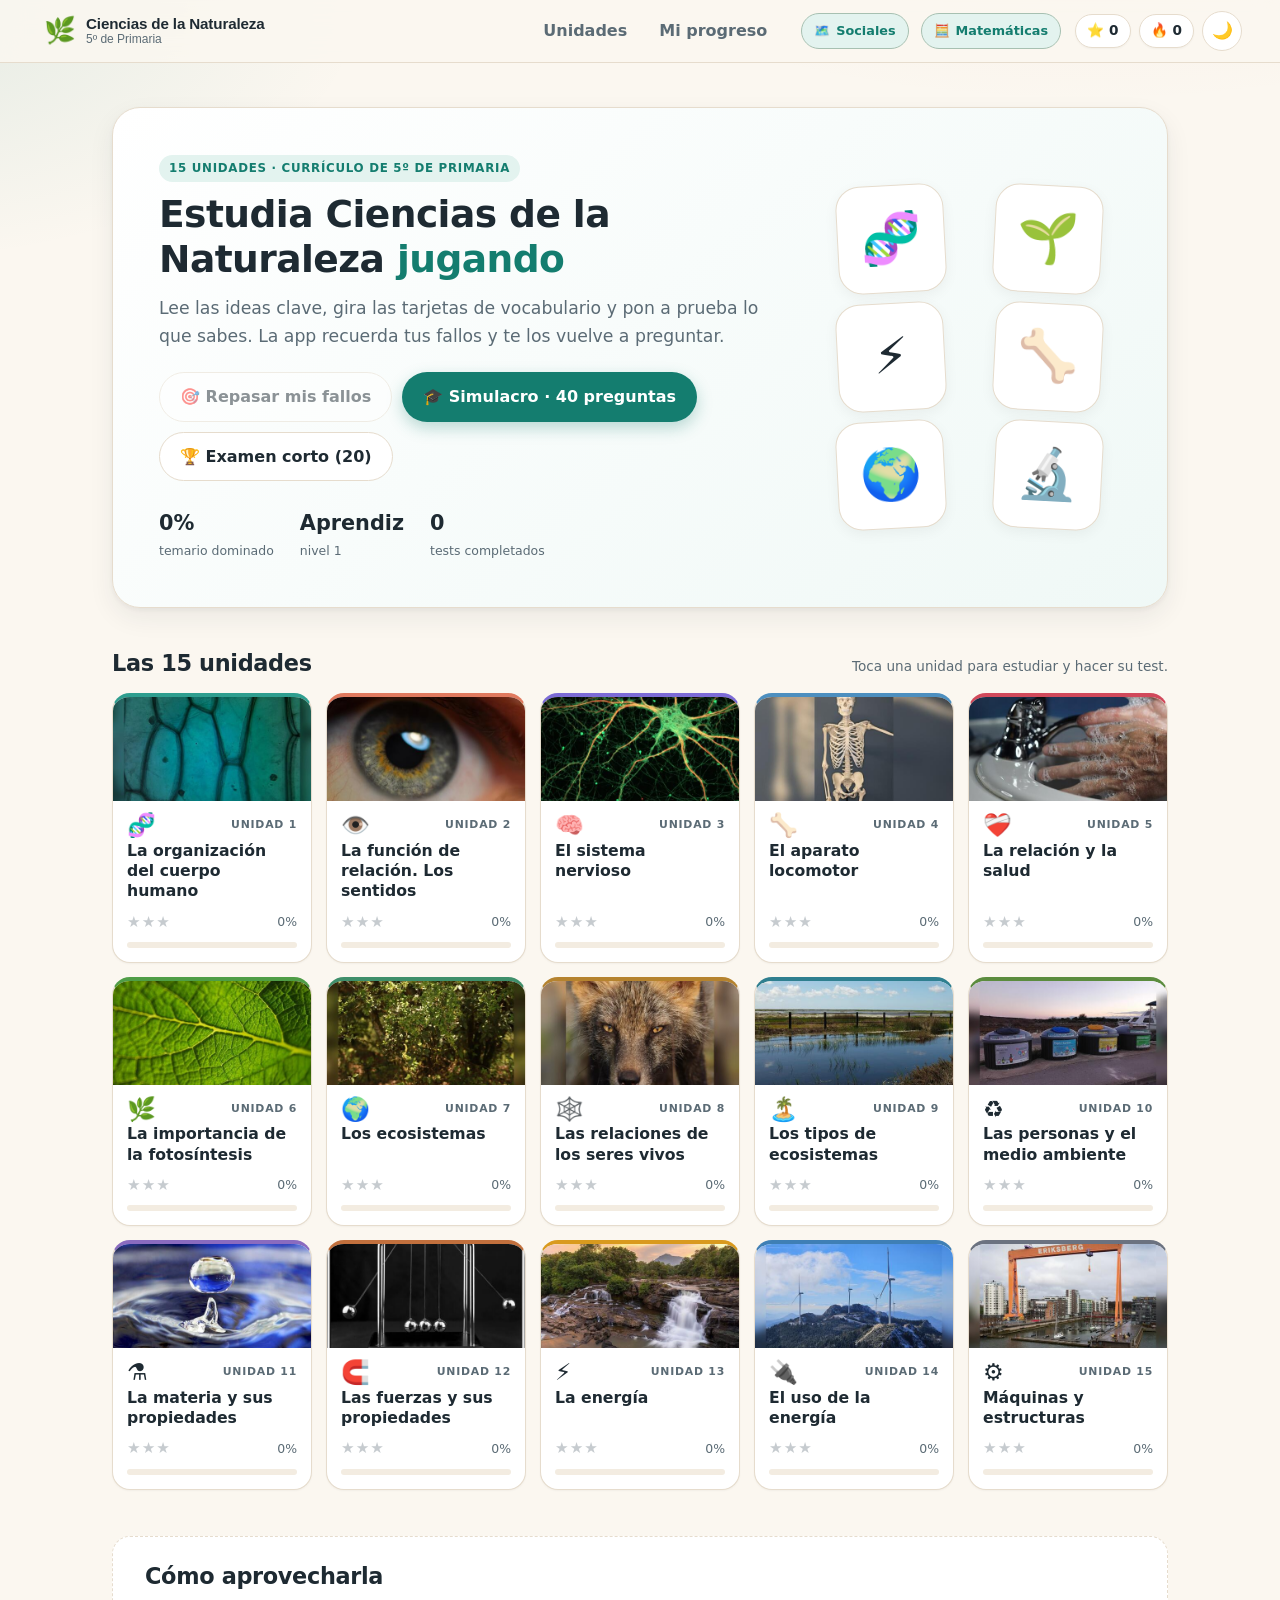
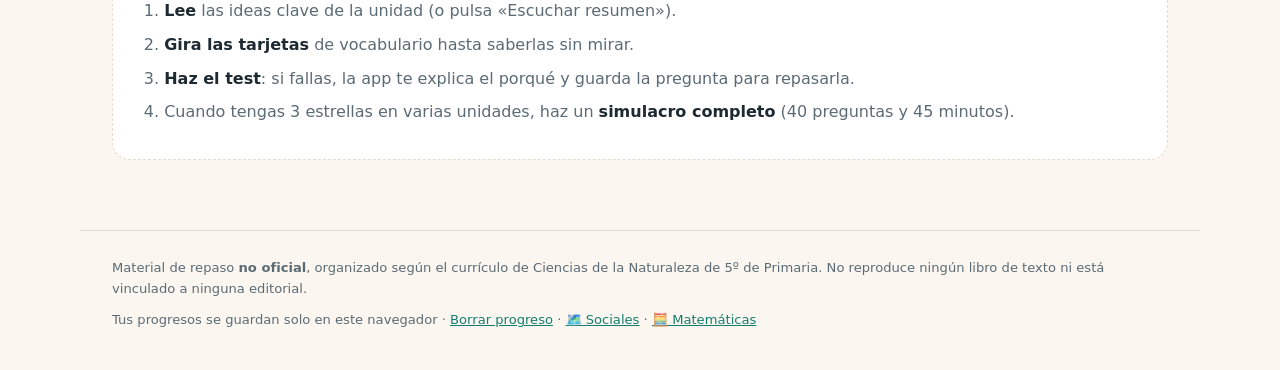
==== commit 74ff5da8: "Añade Matemáticas 5º (15 unidades) y selector de materias" ====
--- a/index.html
+++ b/index.html
@@ -24,7 +24,7 @@
     <button class="nav-btn" data-nav="inicio">Unidades</button>
     <button class="nav-btn" data-nav="progreso">Mi progreso</button>
   </nav>
-  <a class="materia" href="./sociales/" title="Cambiar a Ciencias Sociales"><span aria-hidden="true">🗺️</span><span class="materia-txt">Sociales</span></a>
+  <div class="materias"><a class="materia" href="./sociales/" title="Cambiar a Sociales"><span aria-hidden="true">🗺️</span><span class="materia-txt">Sociales</span></a><a class="materia" href="./matematicas/" title="Cambiar a Matemáticas"><span aria-hidden="true">🧮</span><span class="materia-txt">Matemáticas</span></a></div><a class="materias-movil" href="./materias.html" title="Cambiar de materia" aria-label="Cambiar de materia">📚</a>
 
   <div class="stats">
     <span class="stat" id="stat-xp" title="Puntos de experiencia">⭐ <b>0</b></span>
@@ -37,7 +37,7 @@
 
 <footer class="pie">
   <p>Material de repaso <strong>no oficial</strong>, organizado según el currículo de Ciencias de la Naturaleza de 5º de Primaria. No reproduce ningún libro de texto ni está vinculado a ninguna editorial.</p>
-  <p class="pie-mini">Tus progresos se guardan solo en este navegador · <button class="enlace" id="btn-borrar" type="button">Borrar progreso</button> · <a class="enlace" href="./sociales/">🗺️ Ciencias Sociales</a></p>
+  <p class="pie-mini">Tus progresos se guardan solo en este navegador · <button class="enlace" id="btn-borrar" type="button">Borrar progreso</button> · <a class="enlace" href="./sociales/">🗺️ Sociales</a> · <a class="enlace" href="./matematicas/">🧮 Matemáticas</a></p>
 </footer>
 
 <div class="toast" id="toast" role="status" aria-live="polite"></div>
--- a/styles.css
+++ b/styles.css
@@ -778,3 +778,18 @@
   *, *::before, *::after { animation-duration: .01ms !important; transition-duration: .01ms !important; }
   html { scroll-behavior: auto; }
 }
+
+
+/* selector de materias */
+.materias { display: flex; align-items: center; gap: 6px; }
+.materias-movil {
+  display: none; width: 34px; height: 34px; border-radius: 50%;
+  align-items: center; justify-content: center;
+  background: var(--primario-suave); color: var(--primario);
+  border: 1px solid color-mix(in srgb, var(--primario) 30%, var(--borde));
+  text-decoration: none; font-size: 1rem;
+}
+@media (max-width: 560px) {
+  .materias { display: none; }
+  .materias-movil { display: inline-flex; }
+}
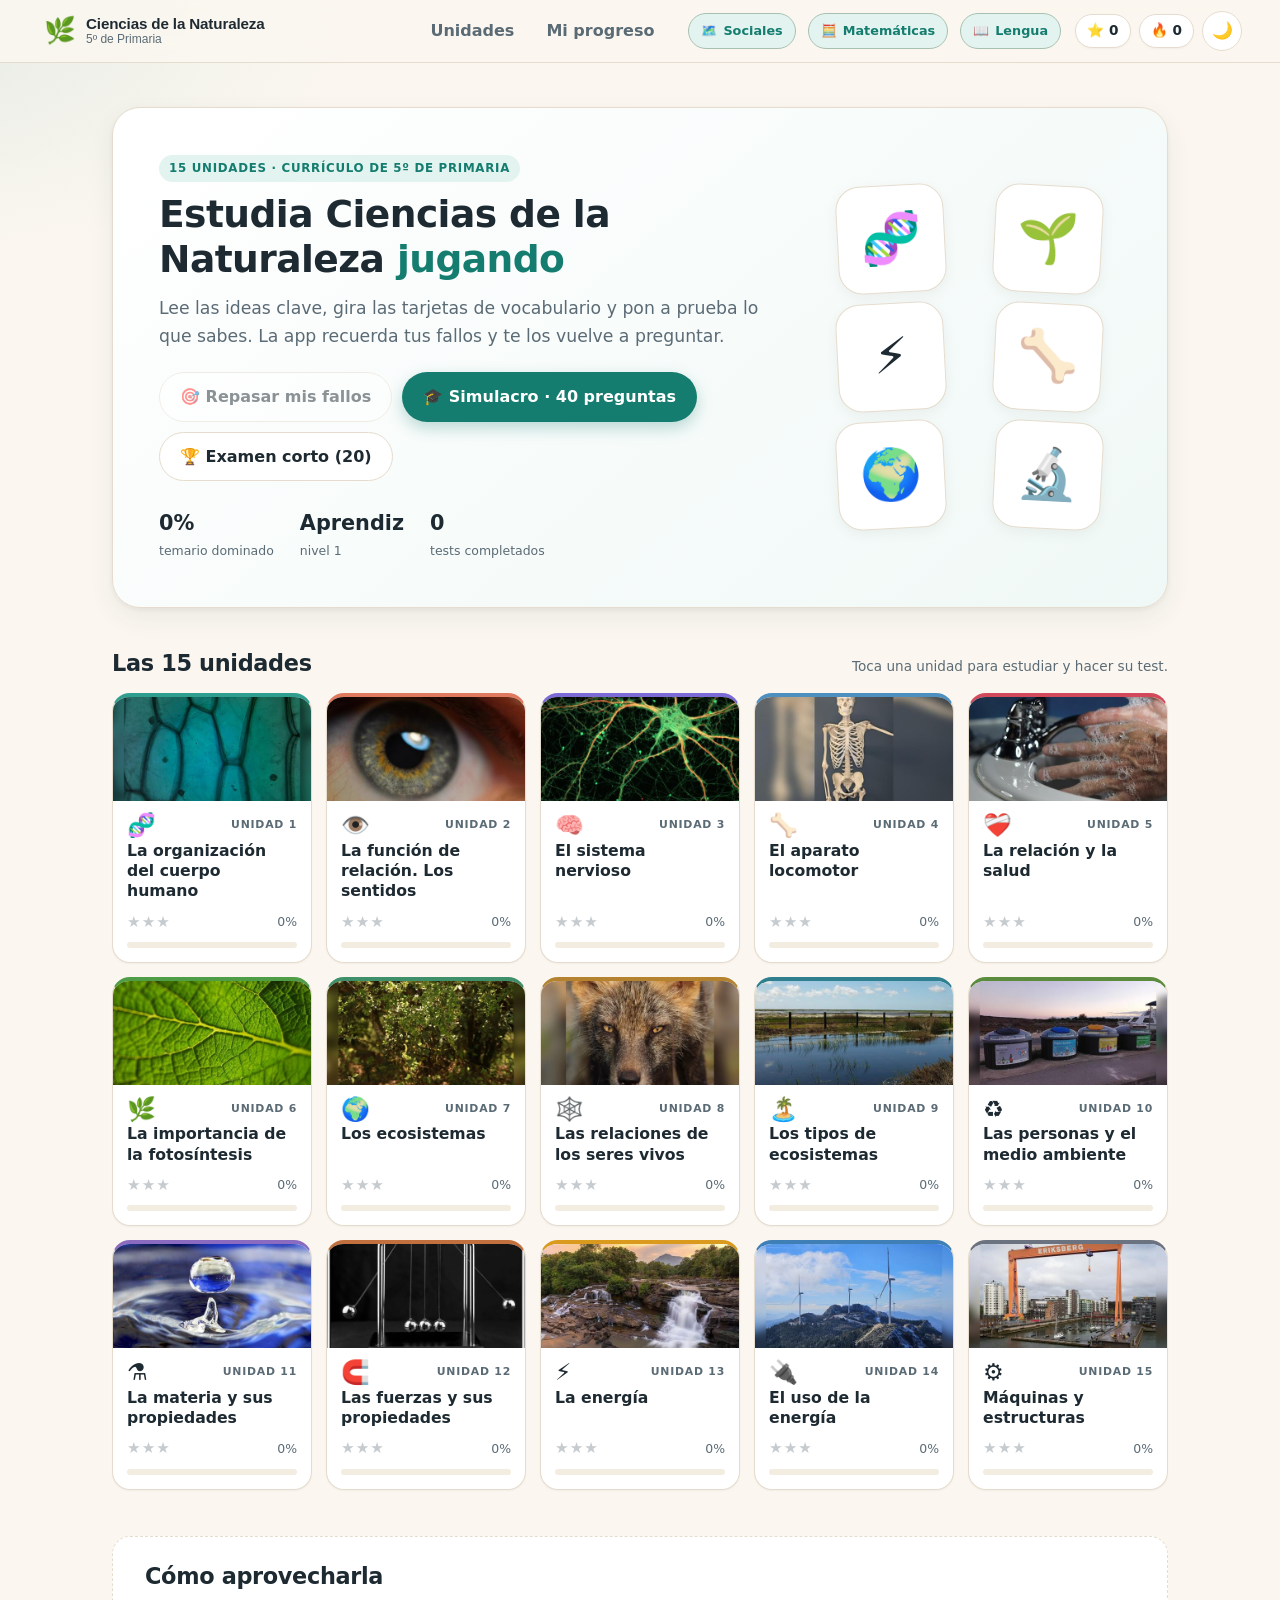
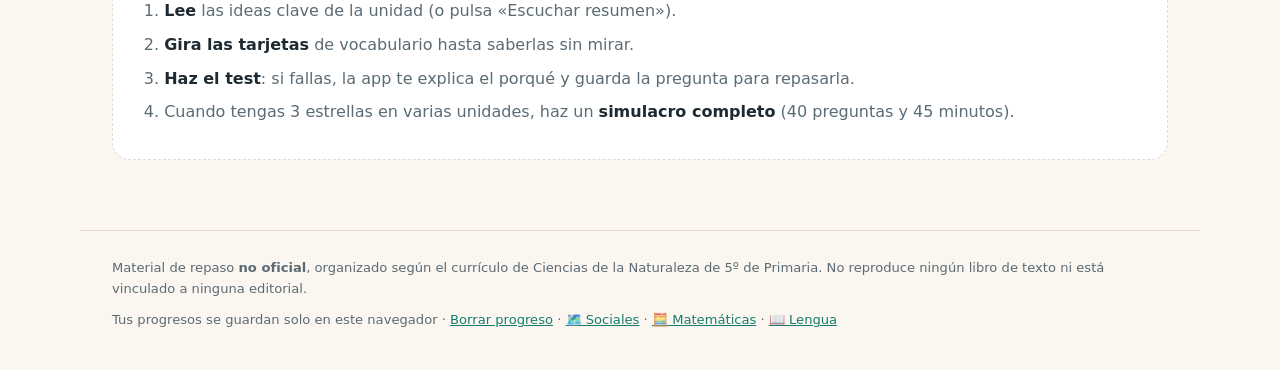
==== commit 38fc1299: "Añade Lengua Castellana 5º (15 lecturas) y selector de cuatro materias" ====
--- a/index.html
+++ b/index.html
@@ -24,7 +24,7 @@
     <button class="nav-btn" data-nav="inicio">Unidades</button>
     <button class="nav-btn" data-nav="progreso">Mi progreso</button>
   </nav>
-  <div class="materias"><a class="materia" href="./sociales/" title="Cambiar a Sociales"><span aria-hidden="true">🗺️</span><span class="materia-txt">Sociales</span></a><a class="materia" href="./matematicas/" title="Cambiar a Matemáticas"><span aria-hidden="true">🧮</span><span class="materia-txt">Matemáticas</span></a></div><a class="materias-movil" href="./materias.html" title="Cambiar de materia" aria-label="Cambiar de materia">📚</a>
+  <div class="materias"><a class="materia" href="./sociales/" title="Cambiar a Sociales"><span aria-hidden="true">🗺️</span><span class="materia-txt">Sociales</span></a><a class="materia" href="./matematicas/" title="Cambiar a Matemáticas"><span aria-hidden="true">🧮</span><span class="materia-txt">Matemáticas</span></a><a class="materia" href="./lengua/" title="Cambiar a Lengua"><span aria-hidden="true">📖</span><span class="materia-txt">Lengua</span></a></div><a class="materias-movil" href="./materias.html" title="Cambiar de materia" aria-label="Cambiar de materia">📚</a>
 
   <div class="stats">
     <span class="stat" id="stat-xp" title="Puntos de experiencia">⭐ <b>0</b></span>
@@ -37,7 +37,7 @@
 
 <footer class="pie">
   <p>Material de repaso <strong>no oficial</strong>, organizado según el currículo de Ciencias de la Naturaleza de 5º de Primaria. No reproduce ningún libro de texto ni está vinculado a ninguna editorial.</p>
-  <p class="pie-mini">Tus progresos se guardan solo en este navegador · <button class="enlace" id="btn-borrar" type="button">Borrar progreso</button> · <a class="enlace" href="./sociales/">🗺️ Sociales</a> · <a class="enlace" href="./matematicas/">🧮 Matemáticas</a></p>
+  <p class="pie-mini">Tus progresos se guardan solo en este navegador · <button class="enlace" id="btn-borrar" type="button">Borrar progreso</button> · <a class="enlace" href="./sociales/">🗺️ Sociales</a> · <a class="enlace" href="./matematicas/">🧮 Matemáticas</a> · <a class="enlace" href="./lengua/">📖 Lengua</a></p>
 </footer>
 
 <div class="toast" id="toast" role="status" aria-live="polite"></div>
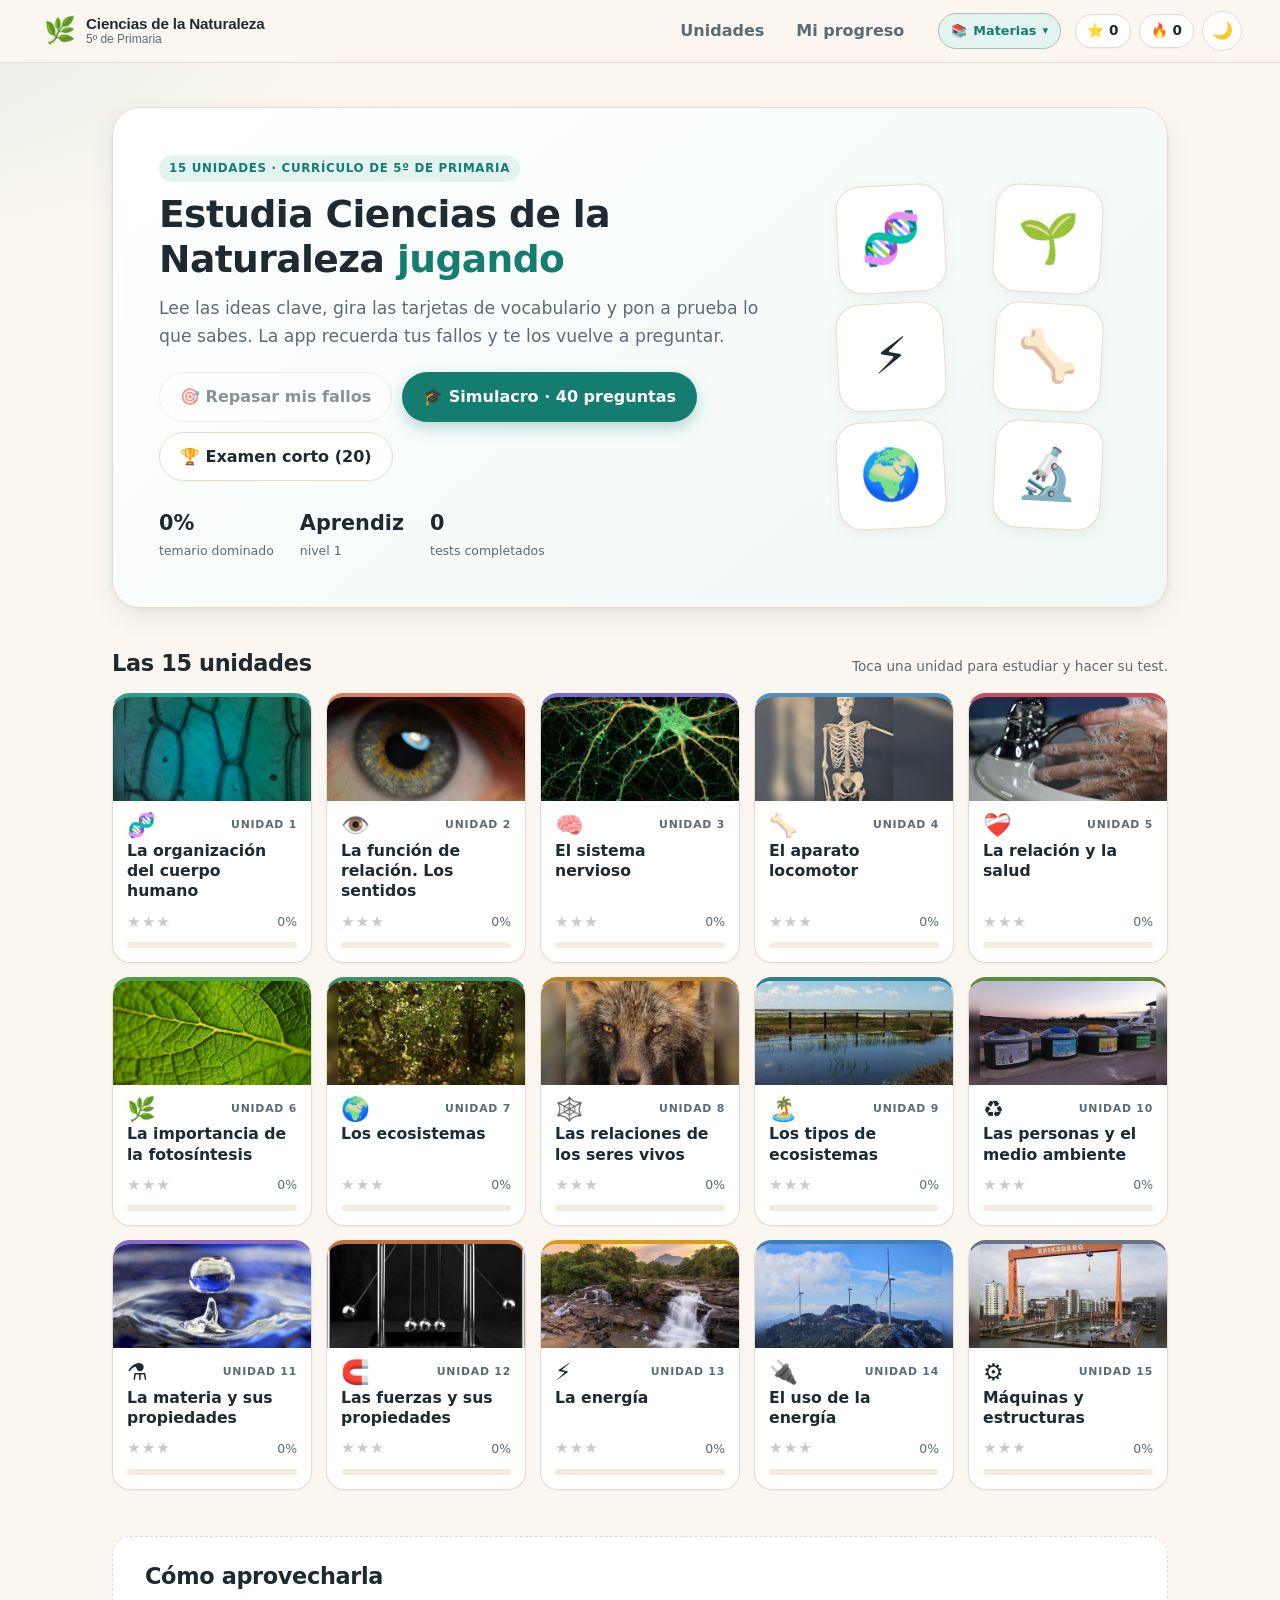
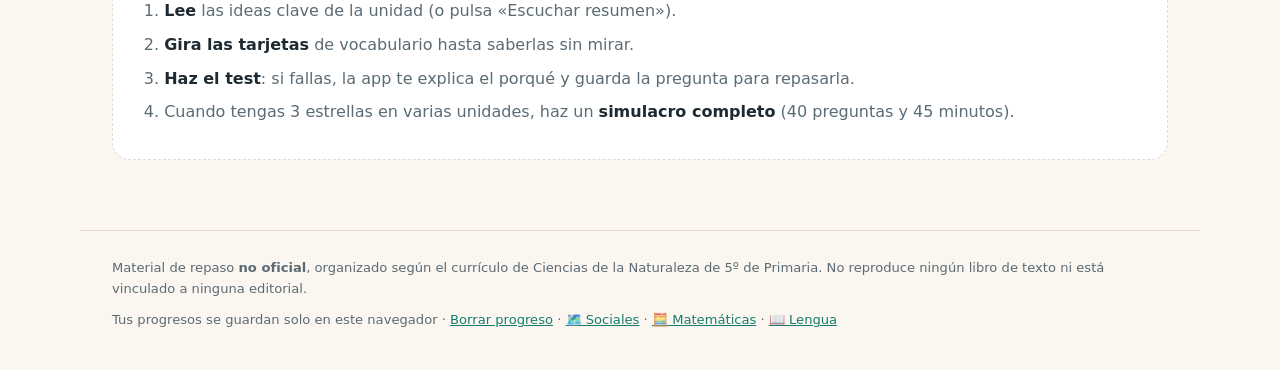
==== commit 637ee667: "Menú de materias: 4 botones con materia actual, también en móvil" ====
--- a/index.html
+++ b/index.html
@@ -24,7 +24,10 @@
     <button class="nav-btn" data-nav="inicio">Unidades</button>
     <button class="nav-btn" data-nav="progreso">Mi progreso</button>
   </nav>
-  <div class="materias"><a class="materia" href="./sociales/" title="Cambiar a Sociales"><span aria-hidden="true">🗺️</span><span class="materia-txt">Sociales</span></a><a class="materia" href="./matematicas/" title="Cambiar a Matemáticas"><span aria-hidden="true">🧮</span><span class="materia-txt">Matemáticas</span></a><a class="materia" href="./lengua/" title="Cambiar a Lengua"><span aria-hidden="true">📖</span><span class="materia-txt">Lengua</span></a></div><a class="materias-movil" href="./materias.html" title="Cambiar de materia" aria-label="Cambiar de materia">📚</a>
+  <details class="menu-materias" id="menu-materias">
+    <summary aria-label="Elegir materia"><span aria-hidden="true">📚</span><span class="mm-txt">Materias</span><span class="mm-flecha" aria-hidden="true">▾</span></summary>
+    <div class="mm-panel"><a class="mm-item actual" href="./" aria-current="page"><span class="mm-ico" aria-hidden="true">🌿</span><span class="mm-texto"><b>Ciencias de la Naturaleza</b><small>15 unidades</small></span><em>Estás aquí</em></a><a class="mm-item" href="./sociales/"><span class="mm-ico" aria-hidden="true">🗺️</span><span class="mm-texto"><b>Ciencias Sociales</b><small>9 unidades</small></span></a><a class="mm-item" href="./matematicas/"><span class="mm-ico" aria-hidden="true">🧮</span><span class="mm-texto"><b>Matemáticas</b><small>15 unidades</small></span></a><a class="mm-item" href="./lengua/"><span class="mm-ico" aria-hidden="true">📖</span><span class="mm-texto"><b>Lengua Castellana</b><small>15 lecturas</small></span></a></div>
+  </details>
 
   <div class="stats">
     <span class="stat" id="stat-xp" title="Puntos de experiencia">⭐ <b>0</b></span>
@@ -52,5 +55,19 @@
 <script src="datos.js"></script>
 <script src="creditos.js"></script>
 <script src="app.js"></script>
+<script>
+document.addEventListener("click", function (ev) {
+  var menu = document.getElementById("menu-materias");
+  if (menu && menu.hasAttribute("open") && !menu.contains(ev.target)) {
+    menu.removeAttribute("open");
+  }
+});
+document.addEventListener("keydown", function (ev) {
+  if (ev.key === "Escape") {
+    var menu = document.getElementById("menu-materias");
+    if (menu) menu.removeAttribute("open");
+  }
+});
+</script>
 </body>
 </html>
--- a/styles.css
+++ b/styles.css
@@ -792,4 +792,48 @@
 @media (max-width: 560px) {
   .materias { display: none; }
   .materias-movil { display: inline-flex; }
-}+}
+
+/* menú de materias */
+.menu-materias { position: relative; margin-left: 6px; }
+.menu-materias summary {
+  list-style: none; cursor: pointer; user-select: none;
+  display: inline-flex; align-items: center; gap: 6px;
+  padding: 7px 12px; border-radius: 999px;
+  font-size: .8rem; font-weight: 650; color: var(--primario);
+  background: var(--primario-suave);
+  border: 1px solid color-mix(in srgb, var(--primario) 30%, var(--borde));
+}
+.menu-materias summary::-webkit-details-marker { display: none; }
+.menu-materias summary:hover { background: color-mix(in srgb, var(--primario) 18%, var(--superficie)); }
+.mm-flecha { font-size: .7rem; transition: transform .2s ease; }
+.menu-materias[open] .mm-flecha { transform: rotate(180deg); }
+.mm-panel {
+  position: absolute; right: 0; top: calc(100% + 10px); z-index: 60;
+  width: min(360px, calc(100vw - 24px));
+  background: var(--superficie); border: 1px solid var(--borde);
+  border-radius: 16px; box-shadow: var(--sombra); padding: 8px;
+  display: grid; gap: 4px;
+}
+.mm-item {
+  display: flex; align-items: center; gap: 10px;
+  padding: 10px 12px; border-radius: 11px;
+  text-decoration: none; color: inherit;
+}
+.mm-item:hover { background: var(--fondo-2); }
+.mm-item.actual { background: var(--primario-suave); }
+.mm-ico { font-size: 1.35rem; line-height: 1; }
+.mm-texto { display: flex; flex-direction: column; min-width: 0; }
+.mm-texto b { font-size: .88rem; line-height: 1.25; }
+.mm-texto small { font-size: .72rem; color: var(--texto-suave); }
+.mm-item em {
+  margin-left: auto; font-style: normal; font-size: .66rem;
+  font-weight: 800; letter-spacing: .04em; text-transform: uppercase;
+  color: var(--primario); white-space: nowrap;
+}
+@media (max-width: 560px) {
+  .menu-materias { margin-left: 2px; }
+  .menu-materias summary { padding: 0; width: 34px; height: 34px; justify-content: center; }
+  .mm-txt, .mm-flecha { display: none; }
+  .mm-panel { position: fixed; left: 10px; right: 10px; top: 62px; width: auto; }
+}
